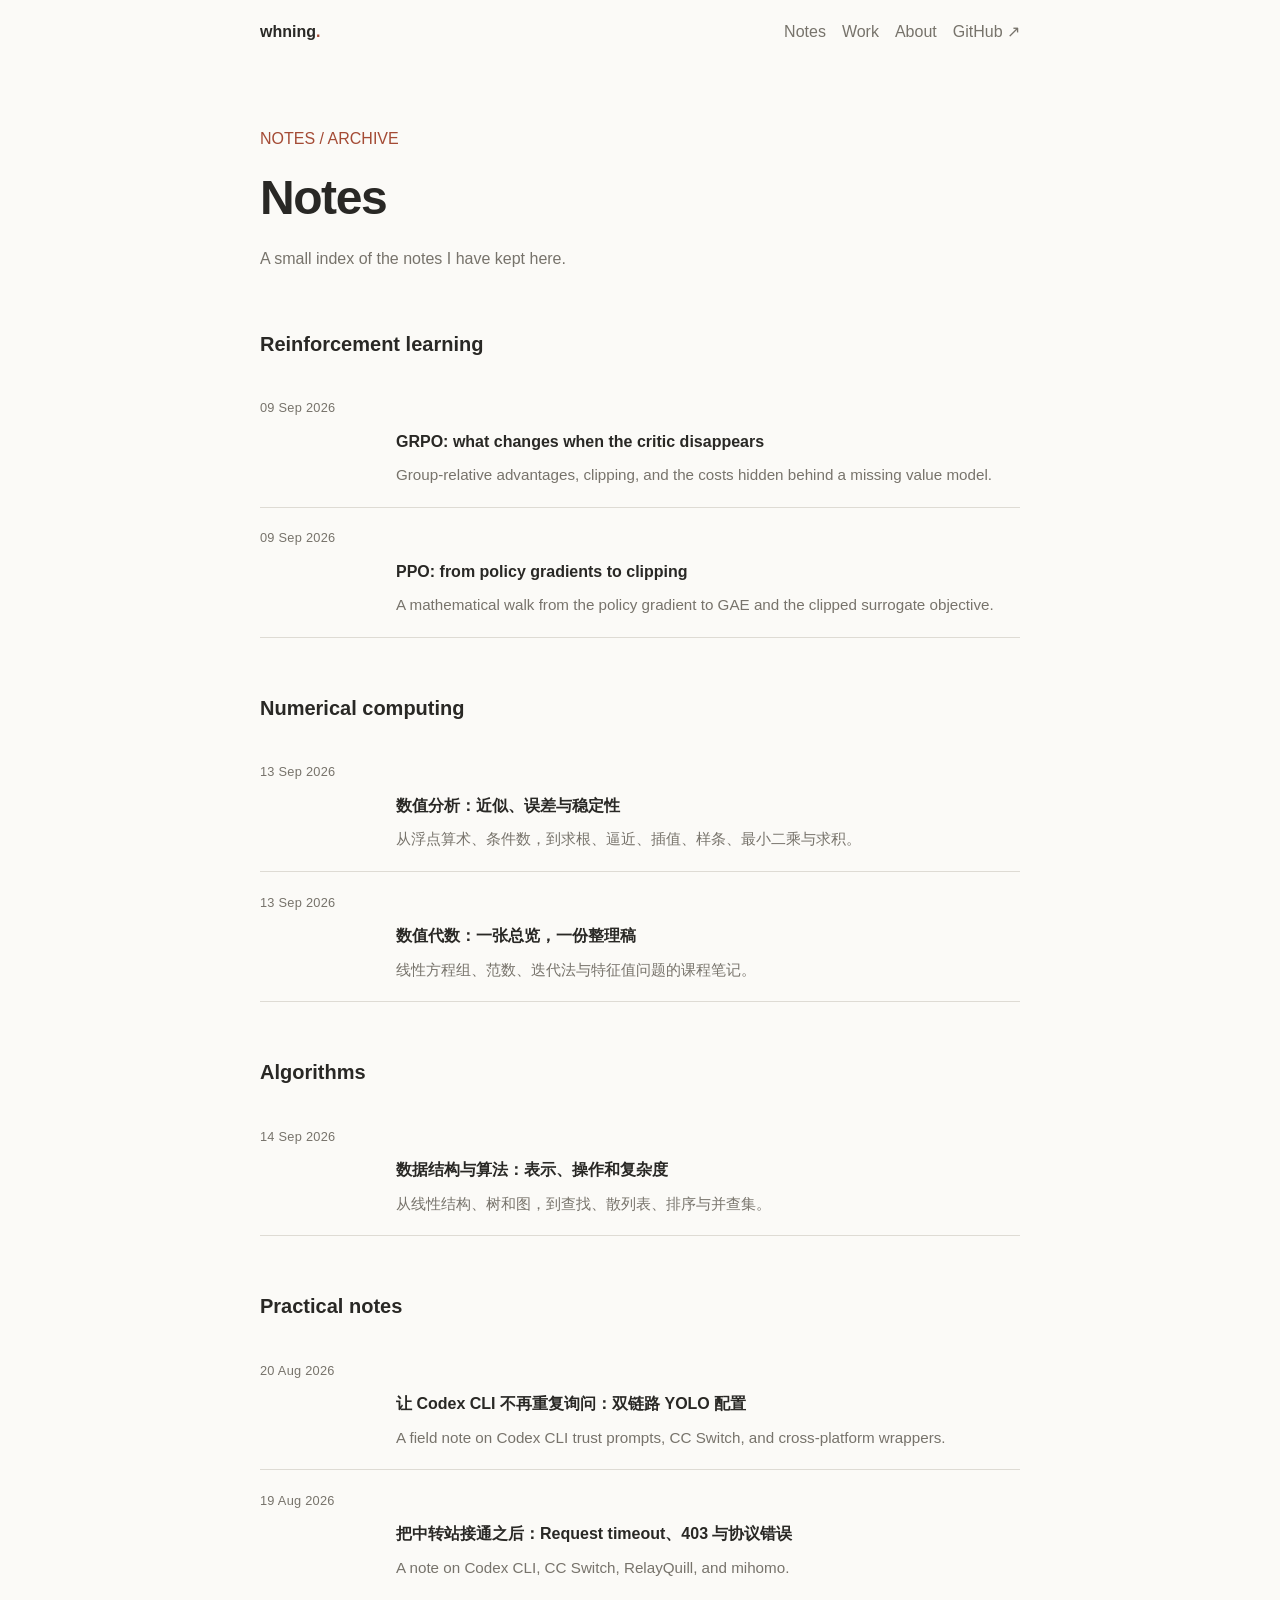
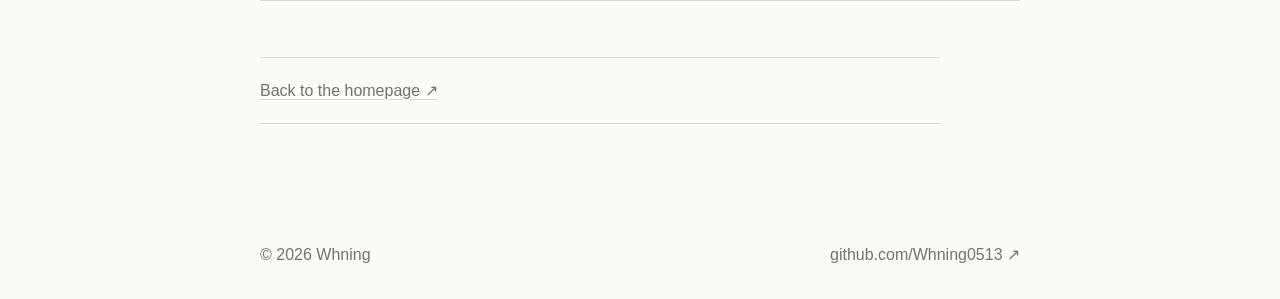
==== notes/index.html @ 8a7c7d44 "site: add a notes archive" ====
<!doctype html>
<html lang="en">
<head>
  <meta charset="utf-8">
  <meta name="viewport" content="width=device-width, initial-scale=1">
  <meta name="description" content="An index of Whning's notes on mathematics, numerical computing, algorithms, and agent systems.">
  <meta name="theme-color" content="#f4f3ef">
  <title>Notes archive | Whning</title>
  <link rel="stylesheet" href="../css/home.css">
</head>
<body>
  <a class="skip-link" href="#main-content">Skip to content</a>
  <header class="site-header">
    <a class="wordmark" href="../index.html" aria-label="Whning home">whning<span>.</span></a>
    <nav class="site-nav" aria-label="Main navigation">
      <a href="../index.html#notes">Notes</a>
      <a href="../index.html#work">Work</a>
      <a href="../index.html#about">About</a>
      <a href="https://github.com/Whning0513" target="_blank" rel="noopener">GitHub <span aria-hidden="true">&#8599;</span></a>
    </nav>
  </header>

  <main id="main-content">
    <article class="article-page">
      <p class="article-kicker">Notes / archive</p>
      <h1>Notes</h1>
      <p class="article-lede">A small index of the notes I have kept here.</p>

      <section class="archive-group">
        <h2>Reinforcement learning</h2>
        <div class="notes-list">
          <article class="note-row">
            <time class="note-date" datetime="2026-09-09">09 Sep 2026</time>
            <div class="note-copy">
              <h3 class="note-title"><a class="note-link" href="20260909-02.html">GRPO: what changes when the critic disappears</a></h3>
              <p class="note-description">Group-relative advantages, clipping, and the costs hidden behind a missing value model.</p>
            </div>
          </article>
          <article class="note-row">
            <time class="note-date" datetime="2026-09-09">09 Sep 2026</time>
            <div class="note-copy">
              <h3 class="note-title"><a class="note-link" href="20260909-01.html">PPO: from policy gradients to clipping</a></h3>
              <p class="note-description">A mathematical walk from the policy gradient to GAE and the clipped surrogate objective.</p>
            </div>
          </article>
        </div>
      </section>

      <section class="archive-group">
        <h2>Numerical computing</h2>
        <div class="notes-list">
          <article class="note-row">
            <time class="note-date" datetime="2026-09-13">13 Sep 2026</time>
            <div class="note-copy">
              <h3 class="note-title"><a class="note-link" href="20260913-02.html">数值分析：近似、误差与稳定性</a></h3>
              <p class="note-description">从浮点算术、条件数，到求根、逼近、插值、样条、最小二乘与求积。</p>
            </div>
          </article>
          <article class="note-row">
            <time class="note-date" datetime="2026-09-13">13 Sep 2026</time>
            <div class="note-copy">
              <h3 class="note-title"><a class="note-link" href="20260913-01.html">数值代数：一张总览，一份整理稿</a></h3>
              <p class="note-description">线性方程组、范数、迭代法与特征值问题的课程笔记。</p>
            </div>
          </article>
        </div>
      </section>

      <section class="archive-group">
        <h2>Algorithms</h2>
        <div class="notes-list">
          <article class="note-row">
            <time class="note-date" datetime="2026-09-14">14 Sep 2026</time>
            <div class="note-copy">
              <h3 class="note-title"><a class="note-link" href="20260914-01.html">数据结构与算法：表示、操作和复杂度</a></h3>
              <p class="note-description">从线性结构、树和图，到查找、散列表、排序与并查集。</p>
            </div>
          </article>
        </div>
      </section>

      <section class="archive-group">
        <h2>Practical notes</h2>
        <div class="notes-list">
          <article class="note-row">
            <time class="note-date" datetime="2026-08-20">20 Aug 2026</time>
            <div class="note-copy">
              <h3 class="note-title"><a class="note-link" href="20260820-01.html">让 Codex CLI 不再重复询问：双链路 YOLO 配置</a></h3>
              <p class="note-description">A field note on Codex CLI trust prompts, CC Switch, and cross-platform wrappers.</p>
            </div>
          </article>
          <article class="note-row">
            <time class="note-date" datetime="2026-08-19">19 Aug 2026</time>
            <div class="note-copy">
              <h3 class="note-title"><a class="note-link" href="20260819-01.html">把中转站接通之后：Request timeout、403 与协议错误</a></h3>
              <p class="note-description">A note on Codex CLI, CC Switch, RelayQuill, and mihomo.</p>
            </div>
          </article>
        </div>
      </section>

      <p class="article-callout"><a class="text-link" href="../index.html">Back to the homepage <span aria-hidden="true">&#8599;</span></a></p>
    </article>
  </main>

  <footer class="site-footer">
    <span>&copy; 2026 Whning</span>
    <a href="https://github.com/Whning0513" target="_blank" rel="noopener">github.com/Whning0513 <span aria-hidden="true">&#8599;</span></a>
  </footer>
</body>
</html>
---- css/home.css ----
:root {
  color-scheme: light;
  --paper: #fbfaf7;
  --ink: #292825;
  --muted: #77736b;
  --line: #dedbd4;
  --accent: #a44b35;
  --max: 760px;
  --body-size: 1rem;
  --heading-size: 1.05rem;
}

* { box-sizing: border-box; }
html { scroll-behavior: smooth; }
body {
  min-width: 320px;
  margin: 0;
  background: var(--paper);
  color: var(--ink);
  font-family: Arial, "Helvetica Neue", sans-serif;
  font-size: var(--body-size);
  line-height: 1.6;
}
a { color: inherit; }
.skip-link {
  position: absolute;
  top: -3rem;
  left: 1rem;
  padding: .5rem .75rem;
  background: var(--ink);
  color: var(--paper);
  font-size: var(--body-size);
  text-decoration: none;
  z-index: 2;
}
.skip-link:focus { top: 1rem; }
.site-header, main, .site-footer {
  width: min(calc(100% - 40px), var(--max));
  margin: 0 auto;
}
.site-header {
  display: flex;
  align-items: center;
  min-height: 64px;
}
.wordmark {
  color: var(--ink);
  font-size: 1rem;
  font-weight: 700;
  letter-spacing: 0;
  text-decoration: none;
}
.wordmark span { color: var(--accent); }
.site-nav {
  display: flex;
  flex-wrap: wrap;
  gap: 1rem;
  margin-left: auto;
  color: var(--muted);
  font-size: var(--body-size);
}
.site-nav a, .site-footer a { text-decoration: none; }
.site-nav a:hover, .site-nav a:focus-visible, .site-footer a:hover, .site-footer a:focus-visible { color: var(--accent); }
.hero {
  padding: 3rem 0 2.75rem;
}
h1, h2, h3, p { margin-top: 0; }
h1, h2, h3 { font-size: var(--body-size); font-weight: 400; }
h1 {
  max-width: none;
  margin-bottom: .5rem;
  font-size: 2rem;
  font-weight: 600;
  letter-spacing: -.025em;
  line-height: 1.2;
}
.hero-lede {
  max-width: 38rem;
  margin-bottom: 0;
  color: var(--muted);
  font-size: var(--body-size);
  line-height: 1.65;
}
.inline-link {
  display: inline-flex;
  gap: .45rem;
  align-items: center;
  border-bottom: 1px solid var(--ink);
  padding-bottom: .2rem;
  font-size: var(--body-size);
  text-decoration: none;
}
.inline-link:hover, .inline-link:focus-visible { border-color: var(--accent); color: var(--accent); }
.content-section {
  border-top: 1px solid var(--line);
  padding: 1.5rem 0 4rem;
}
h2 {
  max-width: none;
  margin-bottom: .25rem;
  font-size: .95rem;
  font-weight: 600;
  line-height: 1.4;
}
.notes-list { margin-top: .25rem; }
.section-action { margin-bottom: .8rem; color: var(--muted); font-size: .9rem; }
.note-row {
  display: grid;
  grid-template-columns: 7rem minmax(0, 1fr);
  gap: 1.5rem;
  align-items: start;
  border-bottom: 1px solid var(--line);
  padding: 1.25rem 0;
}
.note-title { margin-bottom: .35rem; font-size: 1rem; font-weight: 600; line-height: 1.45; }
.note-description { max-width: 42rem; margin-bottom: 0; color: var(--muted); font-size: .95rem; line-height: 1.55; }
.note-date {
  justify-self: start;
  padding-top: .1rem;
  color: var(--muted);
  font-size: .8rem;
  letter-spacing: .02em;
  line-height: 1.4;
  white-space: nowrap;
}
.note-link { text-decoration: none; }
.note-link:hover, .note-link:focus-visible { color: var(--accent); }
.project-list { margin-top: .25rem; }
.project-row {
  display: grid;
  grid-template-columns: 15rem minmax(0, 1fr);
  gap: 1.5rem;
  align-items: start;
  border-bottom: 1px solid var(--line);
  padding: 1.25rem 0;
}
.project-title { margin-bottom: .35rem; font-size: 1rem; font-weight: 600; line-height: 1.45; }
.project-link { text-decoration: none; }
.project-link:hover, .project-link:focus-visible { color: var(--accent); }
.project-meta { margin-bottom: 0; color: var(--muted); font-size: .8rem; line-height: 1.45; }
.project-description { max-width: 42rem; margin-bottom: 0; color: var(--muted); font-size: .95rem; line-height: 1.55; }
.about-copy { max-width: 42rem; }
.now-copy { max-width: 42rem; margin-bottom: 0; }
.about-copy p { margin-bottom: .85rem; }
.about-copy p:last-child { margin-bottom: 0; }
.text-link { text-decoration: underline; text-decoration-color: var(--line); text-underline-offset: .2em; }
.text-link:hover, .text-link:focus-visible { color: var(--accent); text-decoration-color: var(--accent); }
.article-page { width: 100%; min-width: 0; max-width: 760px; padding: 4rem 0 5rem; }
.article-kicker {
  margin-bottom: 1.35rem;
  color: var(--accent);
  font-size: var(--body-size);
  line-height: 1.4;
  text-transform: uppercase;
}
.article-page h1 {
  max-width: none;
  margin-bottom: 1.25rem;
  font-size: clamp(1.8rem, 5vw, 3rem);
  font-weight: 600;
  letter-spacing: -.03em;
  line-height: 1.1;
}
.article-lede {
  max-width: 680px;
  margin-bottom: 1.25rem;
  color: var(--muted);
  font-size: var(--body-size);
  line-height: 1.8;
}
.article-byline {
  margin-bottom: 0;
  color: var(--muted);
  font-size: var(--body-size);
}
.article-page section { margin-top: 3.5rem; }
.article-page h2 {
  max-width: none;
  margin-bottom: 1.25rem;
  font-size: 1.25rem;
  font-weight: 600;
  line-height: 1.4;
}
.article-page h3 {
  max-width: 680px;
  margin: 2rem 0 .65rem;
  font-size: 1rem;
  font-weight: 600;
  line-height: 1.45;
}
.article-page p, .article-page li { width: 100%; max-width: 680px; overflow-wrap: anywhere; }
.article-page ul { padding-left: 1.25rem; }
.article-page ol { padding-left: 1.35rem; }
.article-page li { margin-bottom: .85rem; }
.article-page li:last-child { margin-bottom: 0; }
.article-page code {
  padding: .08rem .25rem;
  background: rgba(28, 29, 26, .06);
  font-family: Consolas, "Liberation Mono", monospace;
  font-size: .92em;
}
.article-page pre {
  max-width: 680px;
  overflow-x: auto;
  margin: 1.5rem 0;
  border: 1px solid var(--line);
  padding: 1rem 1.15rem;
  background: rgba(255, 255, 255, .35);
  line-height: 1.6;
}
.article-page pre code { padding: 0; background: transparent; }
.note-figure {
  max-width: 680px;
  margin: 1.5rem 0;
}
.note-figure img {
  display: block;
  width: 100%;
  height: auto;
  border: 1px solid var(--line);
}
.note-figure figcaption {
  margin-top: .6rem;
  color: var(--muted);
  font-size: .9rem;
  line-height: 1.5;
}
.note-image-link,
.diagram-figure {
  display: block;
}
.diagram-figure {
  max-width: 680px;
  margin: 1.35rem 0;
}
.diagram-figure img {
  display: block;
  width: 100%;
  height: auto;
  border: 1px solid var(--line);
}
.diagram-figure figcaption {
  margin-top: .6rem;
  color: var(--muted);
  font-size: .9rem;
  line-height: 1.5;
}
.article-callout {
  margin-top: 3.5rem;
  border-top: 1px solid var(--line);
  border-bottom: 1px solid var(--line);
  padding: 1.25rem 0;
  color: var(--muted);
}
.math-block {
  max-width: 680px;
  overflow-x: auto;
  margin: 1.5rem 0;
  border-left: 2px solid var(--accent);
  padding: .9rem 1rem;
  background: rgba(255, 255, 255, .28);
}
.math-block p:last-child { margin-bottom: 0; }
.article-table-wrap { max-width: 680px; overflow-x: auto; }
.article-page table { width: 100%; border-collapse: collapse; }
.article-page th, .article-page td {
  border-top: 1px solid var(--line);
  padding: .75rem .8rem .75rem 0;
  text-align: left;
  vertical-align: top;
}
.article-page th { font-weight: 700; }
.zh-summary {
  max-width: 680px;
  border-top: 1px solid var(--line);
  border-bottom: 1px solid var(--line);
  padding: 1.25rem 0;
}
.references a { overflow-wrap: anywhere; }
.site-footer {
  display: flex;
  justify-content: space-between;
  gap: 1rem;
  padding: 1.35rem 0 2rem;
  color: var(--muted);
  font-size: var(--body-size);
}
@media (max-width: 760px) {
  .site-header, main, .site-footer { width: min(calc(100% - 32px), var(--max)); }
  .site-header { display: block; min-height: 64px; padding: .85rem 0; }
  .wordmark { flex: 0 0 auto; }
  .site-nav { min-width: 0; max-width: none; margin: .75rem 0 0; justify-content: flex-start; gap: .4rem .8rem; line-height: 1.4; }
  .site-nav a { white-space: nowrap; }
  .hero { padding: 2.5rem 0 2.25rem; }
  h1 { font-size: 1.85rem; }
  .hero-lede { max-width: 32rem; }
  .content-section { padding: 1.25rem 0 3rem; }
  h2 { font-size: .95rem; }
  .note-row { grid-template-columns: 1fr; gap: .4rem; padding: 1.1rem 0; }
  .note-date { grid-column: auto; grid-row: auto; justify-self: start; order: initial; }
  .project-row { grid-template-columns: 1fr; gap: .4rem; padding: 1.1rem 0; }
  .article-page { padding: 3.5rem 0 4rem; }
  .article-page section { margin-top: 3rem; }
  .site-footer { align-items: flex-start; flex-direction: column; padding-bottom: 1.5rem; }
}
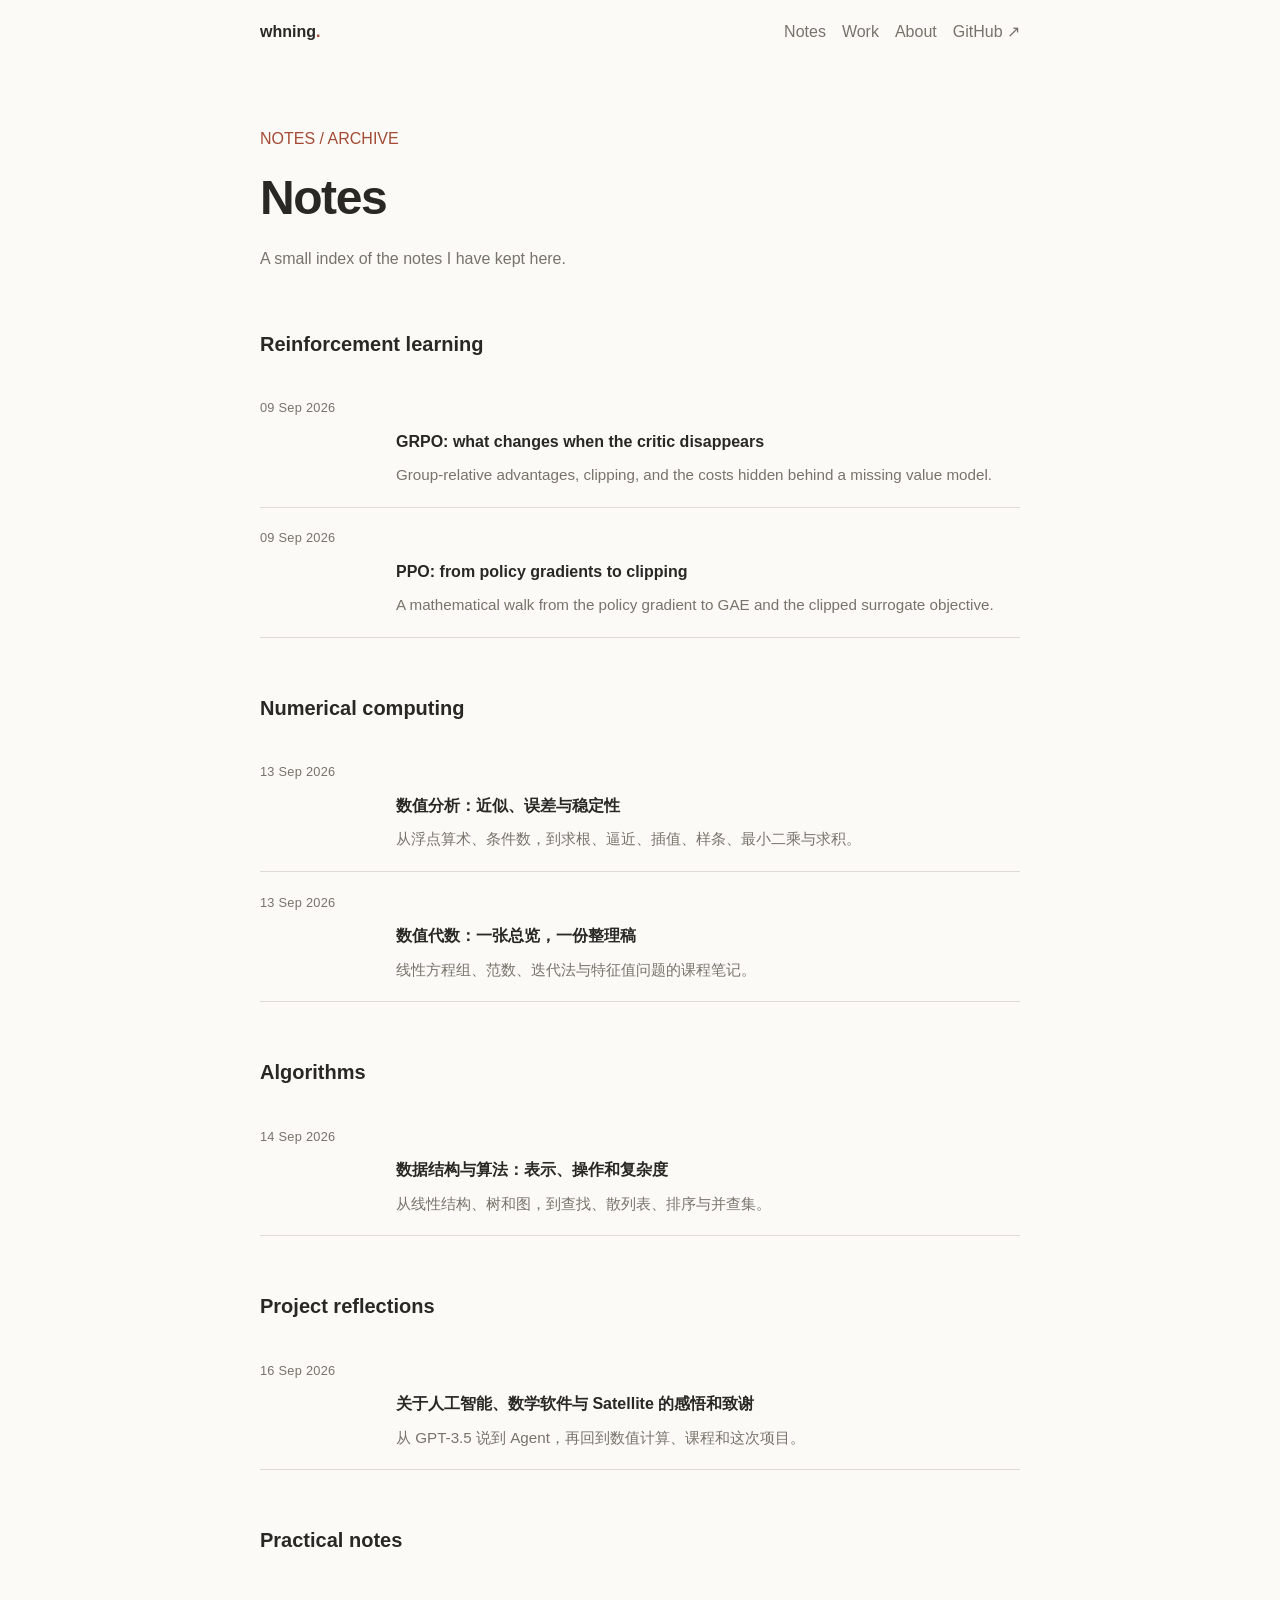
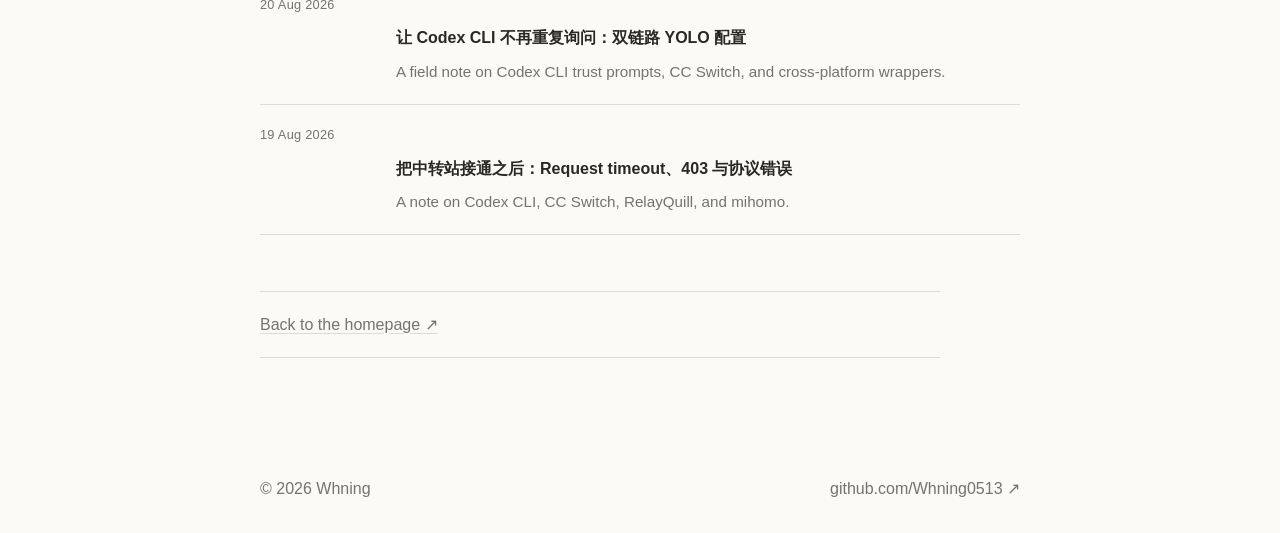
==== commit 72d15e83: "notes: publish Satellite reflection" ====
--- a/notes/index.html
+++ b/notes/index.html
@@ -80,6 +80,19 @@
       </section>
 
       <section class="archive-group">
+        <h2>Project reflections</h2>
+        <div class="notes-list">
+          <article class="note-row">
+            <time class="note-date" datetime="2026-09-16">16 Sep 2026</time>
+            <div class="note-copy">
+              <h3 class="note-title"><a class="note-link" href="20260916-01.html">关于人工智能、数学软件与 Satellite 的感悟和致谢</a></h3>
+              <p class="note-description">从 GPT-3.5 说到 Agent，再回到数值计算、课程和这次项目。</p>
+            </div>
+          </article>
+        </div>
+      </section>
+
+      <section class="archive-group">
         <h2>Practical notes</h2>
         <div class="notes-list">
           <article class="note-row">
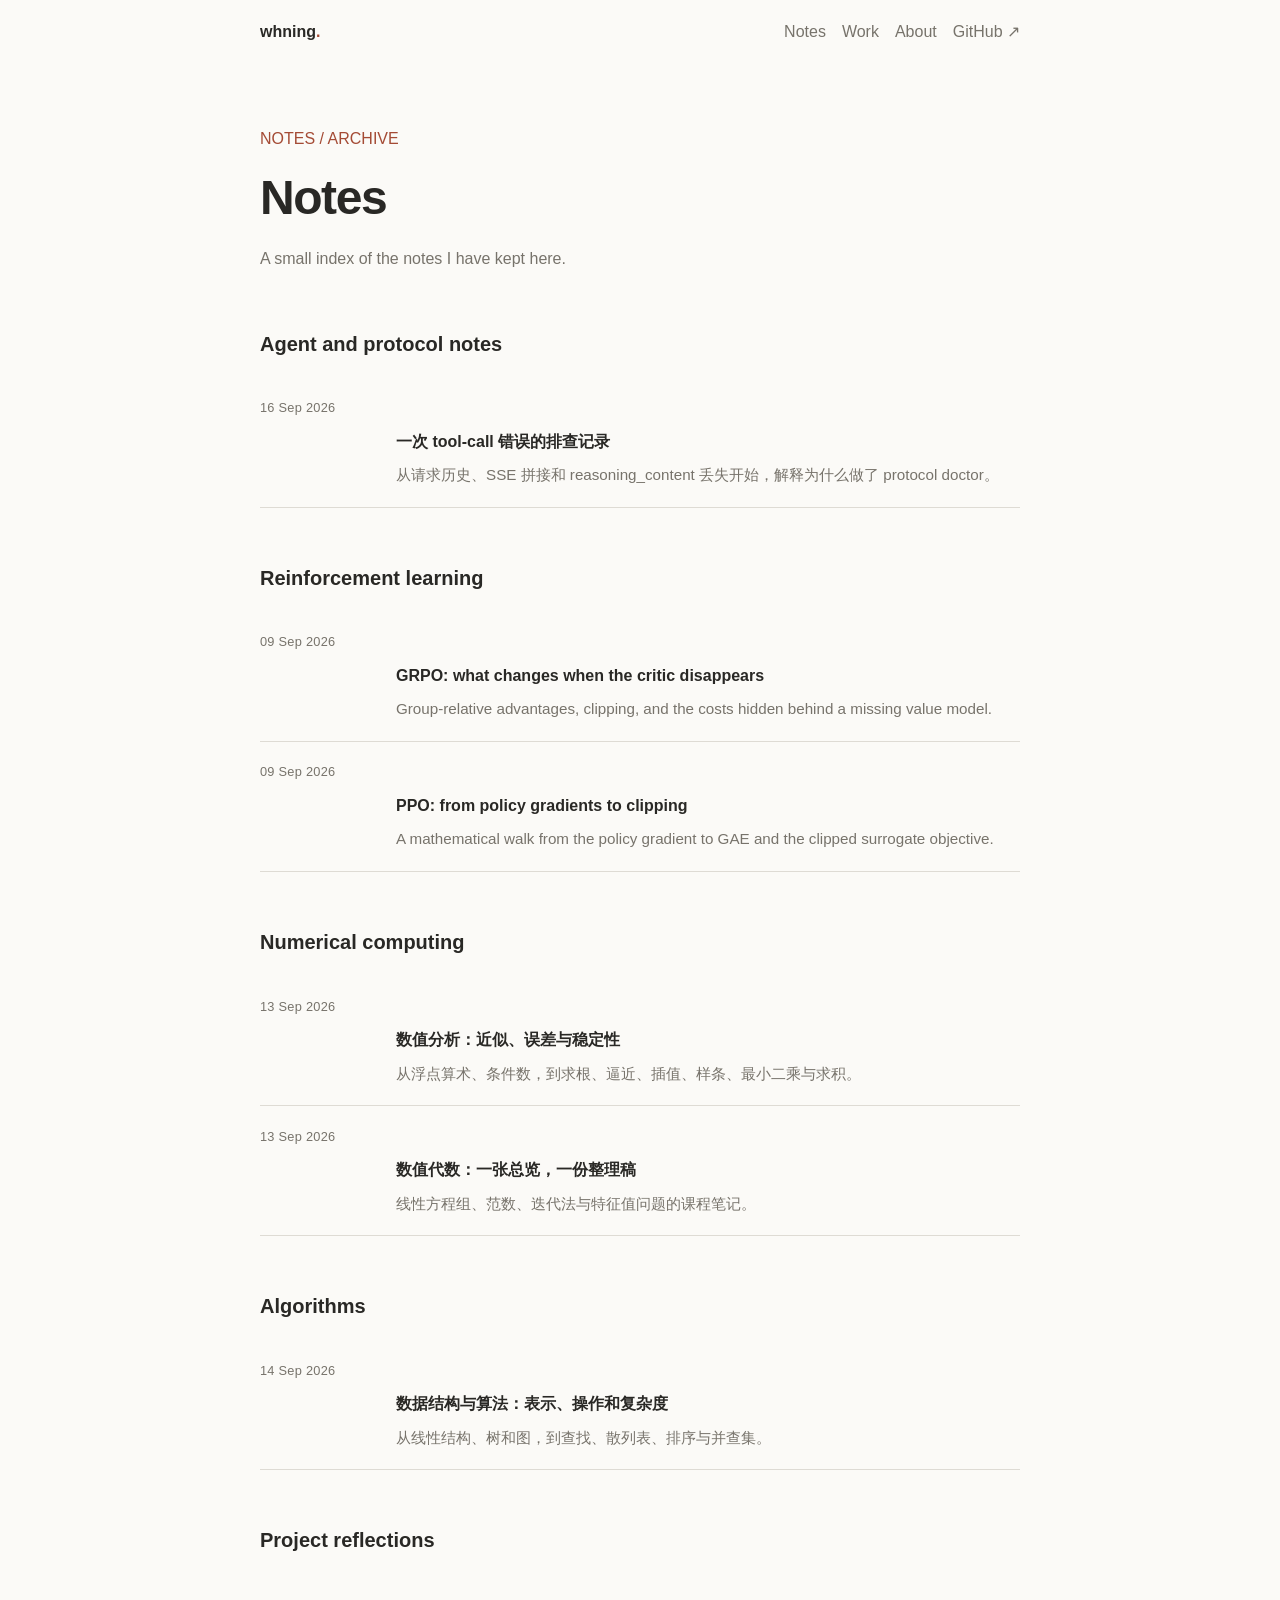
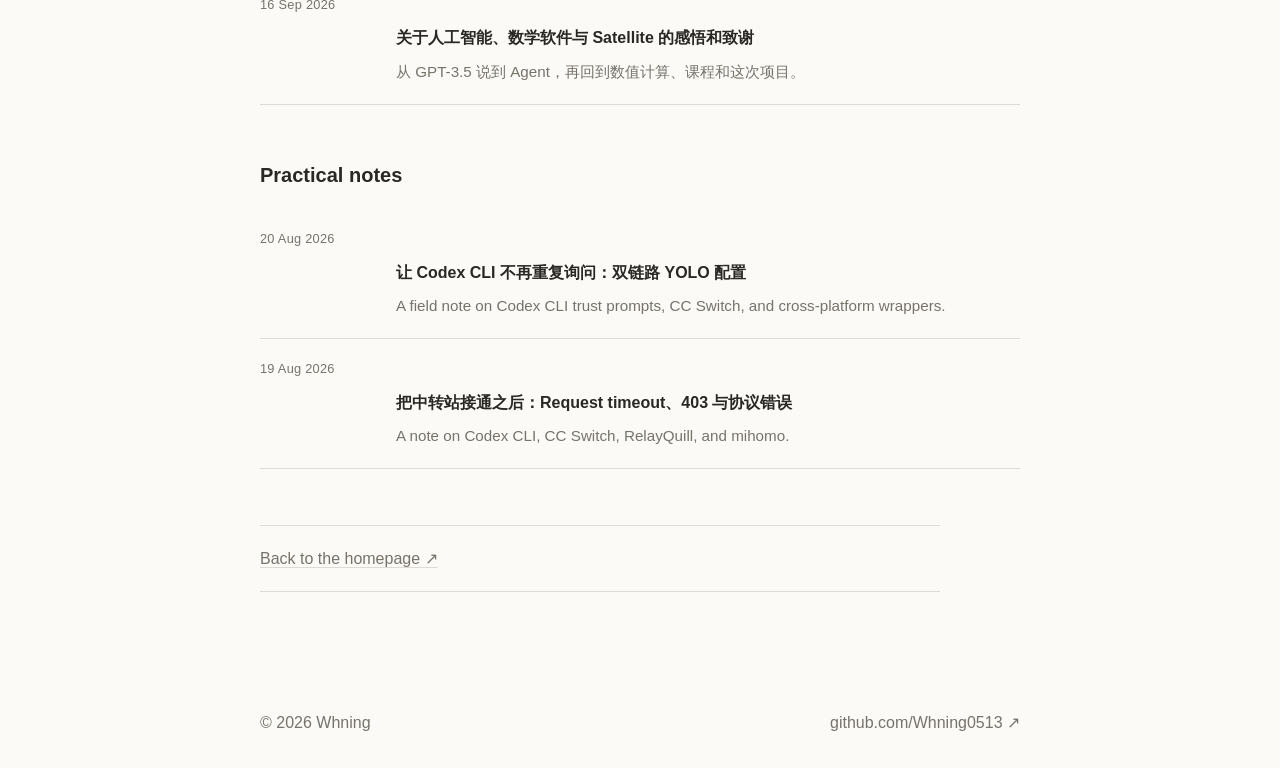
==== commit 78ac8fdc: "notes: document DeepSeek tool-call debugging" ====
--- a/notes/index.html
+++ b/notes/index.html
@@ -25,6 +25,19 @@
       <p class="article-kicker">Notes / archive</p>
       <h1>Notes</h1>
       <p class="article-lede">A small index of the notes I have kept here.</p>
+
+      <section class="archive-group">
+        <h2>Agent and protocol notes</h2>
+        <div class="notes-list">
+          <article class="note-row">
+            <time class="note-date" datetime="2026-09-16">16 Sep 2026</time>
+            <div class="note-copy">
+              <h3 class="note-title"><a class="note-link" href="20260916-02.html">一次 tool-call 错误的排查记录</a></h3>
+              <p class="note-description">从请求历史、SSE 拼接和 reasoning_content 丢失开始，解释为什么做了 protocol doctor。</p>
+            </div>
+          </article>
+        </div>
+      </section>
 
       <section class="archive-group">
         <h2>Reinforcement learning</h2>
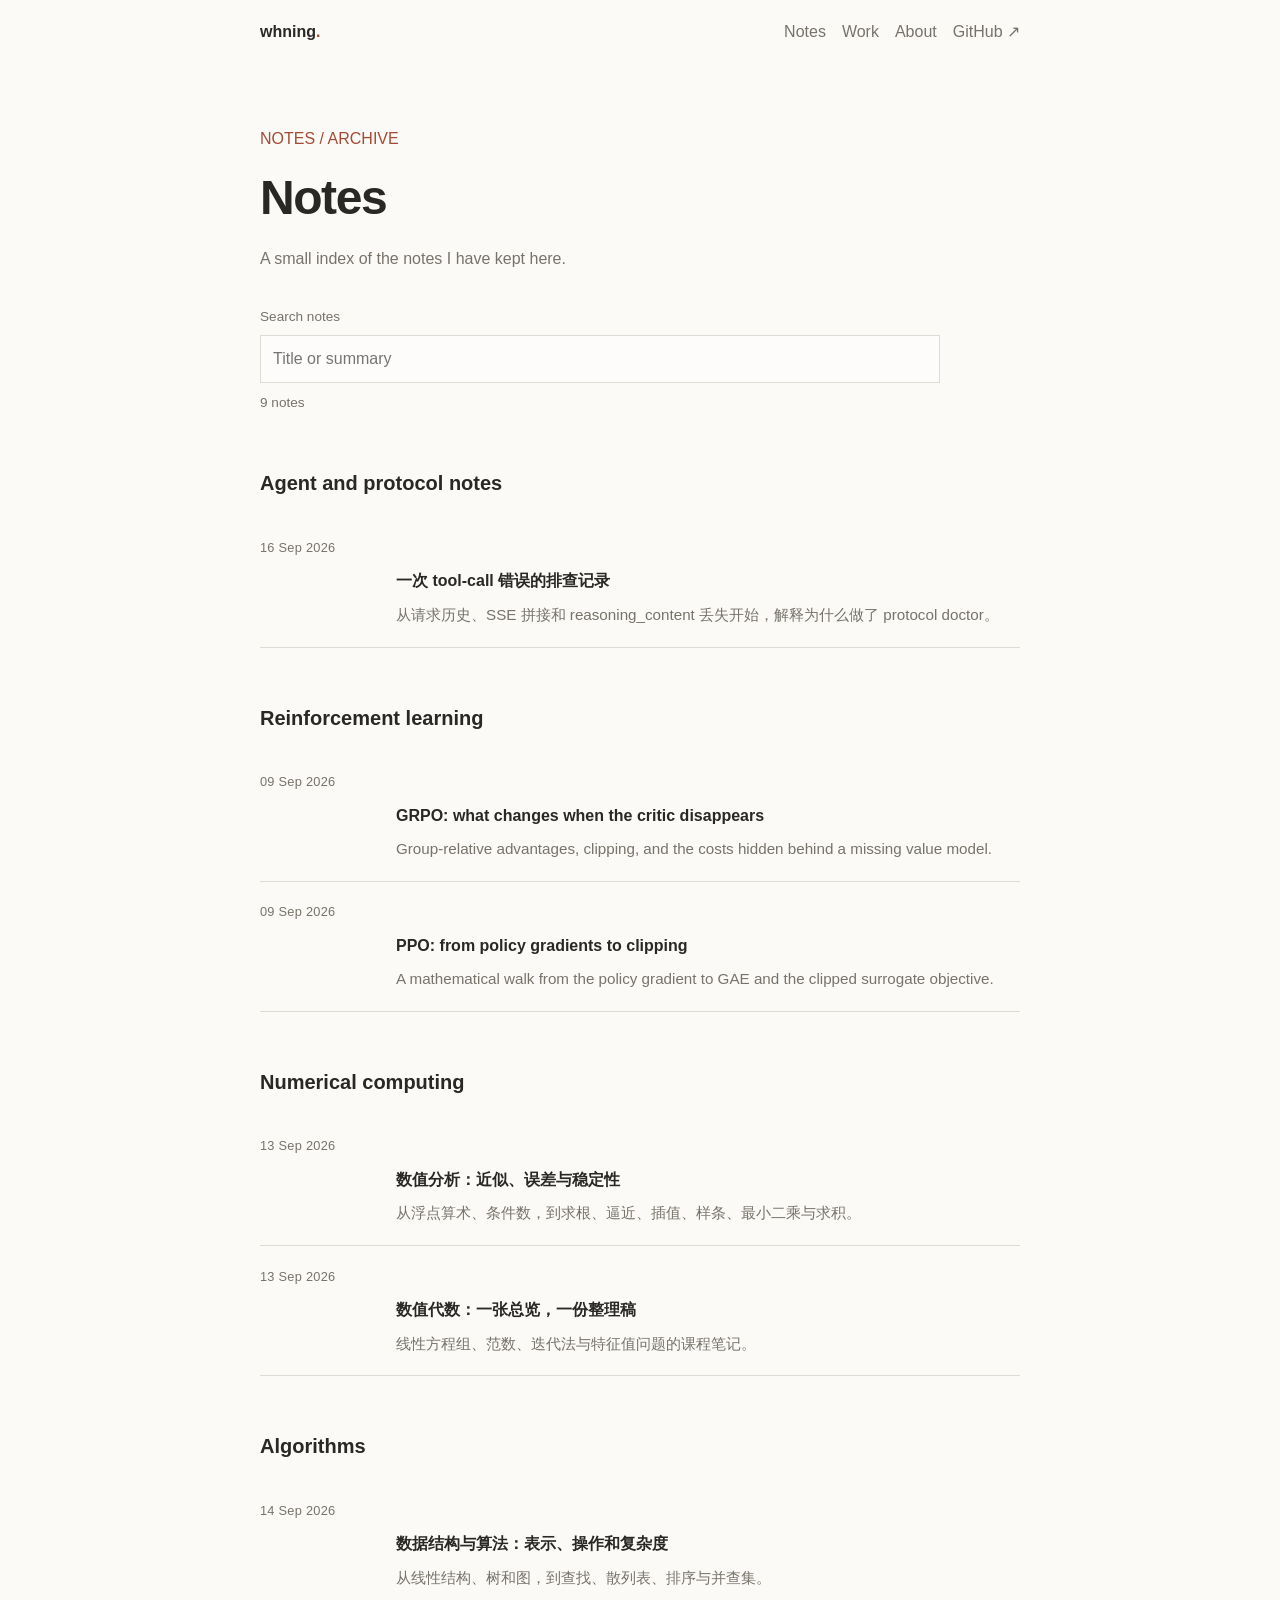
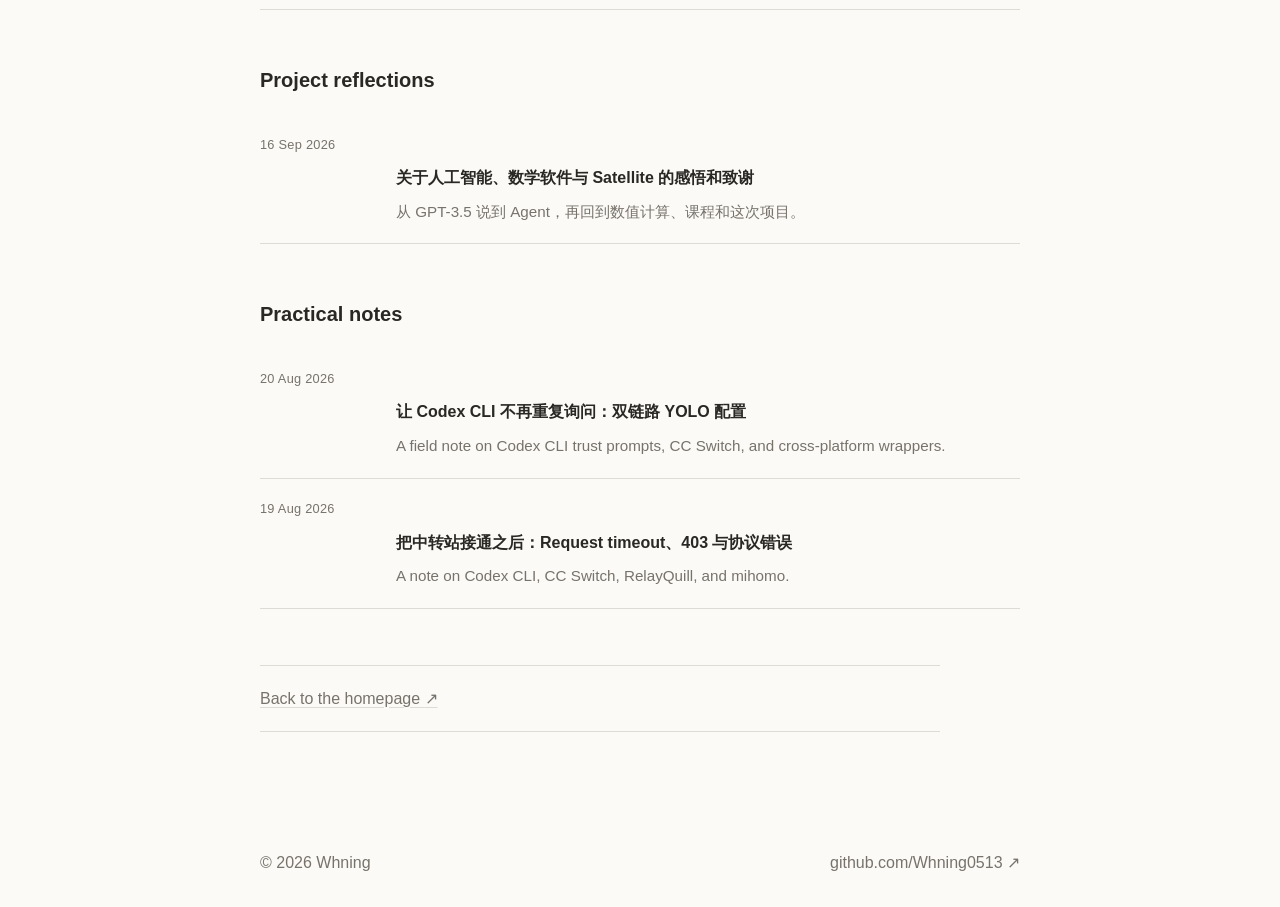
==== commit bbe1d1a7: "site: add client-side note search" ====
--- a/notes/index.html
+++ b/notes/index.html
@@ -25,6 +25,23 @@
       <p class="article-kicker">Notes / archive</p>
       <h1>Notes</h1>
       <p class="article-lede">A small index of the notes I have kept here.</p>
+
+      <form id="notes-search" class="archive-search" role="search">
+        <label class="search-label" for="note-search">Search notes</label>
+        <div class="search-row">
+          <input
+            id="note-search"
+            class="search-input"
+            type="search"
+            name="q"
+            autocomplete="off"
+            placeholder="Title or summary"
+            spellcheck="false"
+          >
+          <button id="clear-note-search" class="search-clear" type="button" hidden>Clear</button>
+        </div>
+        <p id="note-search-status" class="search-status" aria-live="polite"></p>
+      </form>
 
       <section class="archive-group">
         <h2>Agent and protocol notes</h2>
@@ -133,5 +150,6 @@
     <span>&copy; 2026 Whning</span>
     <a href="https://github.com/Whning0513" target="_blank" rel="noopener">github.com/Whning0513 <span aria-hidden="true">&#8599;</span></a>
   </footer>
+  <script src="../scripts/notes-search.js"></script>
 </body>
 </html>
--- a/css/home.css
+++ b/css/home.css
@@ -172,6 +172,52 @@
   margin-bottom: 0;
   color: var(--muted);
   font-size: var(--body-size);
+}
+.archive-search {
+  max-width: 680px;
+  margin: 2rem 0 3.5rem;
+}
+.search-label {
+  display: block;
+  margin-bottom: .45rem;
+  color: var(--muted);
+  font-size: .85rem;
+}
+.search-row {
+  display: flex;
+  gap: .6rem;
+  align-items: center;
+}
+.search-input {
+  width: 100%;
+  min-width: 0;
+  border: 1px solid var(--line);
+  border-radius: 0;
+  padding: .65rem .75rem;
+  background: rgba(255, 255, 255, .3);
+  color: var(--ink);
+  font: inherit;
+}
+.search-input:focus-visible {
+  outline: 2px solid var(--accent);
+  outline-offset: 2px;
+}
+.search-clear {
+  flex: 0 0 auto;
+  border: 0;
+  border-bottom: 1px solid var(--line);
+  padding: .2rem 0;
+  background: transparent;
+  color: var(--muted);
+  font: inherit;
+  cursor: pointer;
+}
+.search-clear:hover, .search-clear:focus-visible { border-color: var(--accent); color: var(--accent); }
+.search-status {
+  min-height: 1.5em;
+  margin: .55rem 0 0;
+  color: var(--muted);
+  font-size: .85rem;
 }
 .article-page section { margin-top: 3.5rem; }
 .article-page h2 {
@@ -301,5 +347,6 @@
   .project-row { grid-template-columns: 1fr; gap: .4rem; padding: 1.1rem 0; }
   .article-page { padding: 3.5rem 0 4rem; }
   .article-page section { margin-top: 3rem; }
+  .archive-search { margin-bottom: 3rem; }
   .site-footer { align-items: flex-start; flex-direction: column; padding-bottom: 1.5rem; }
 }
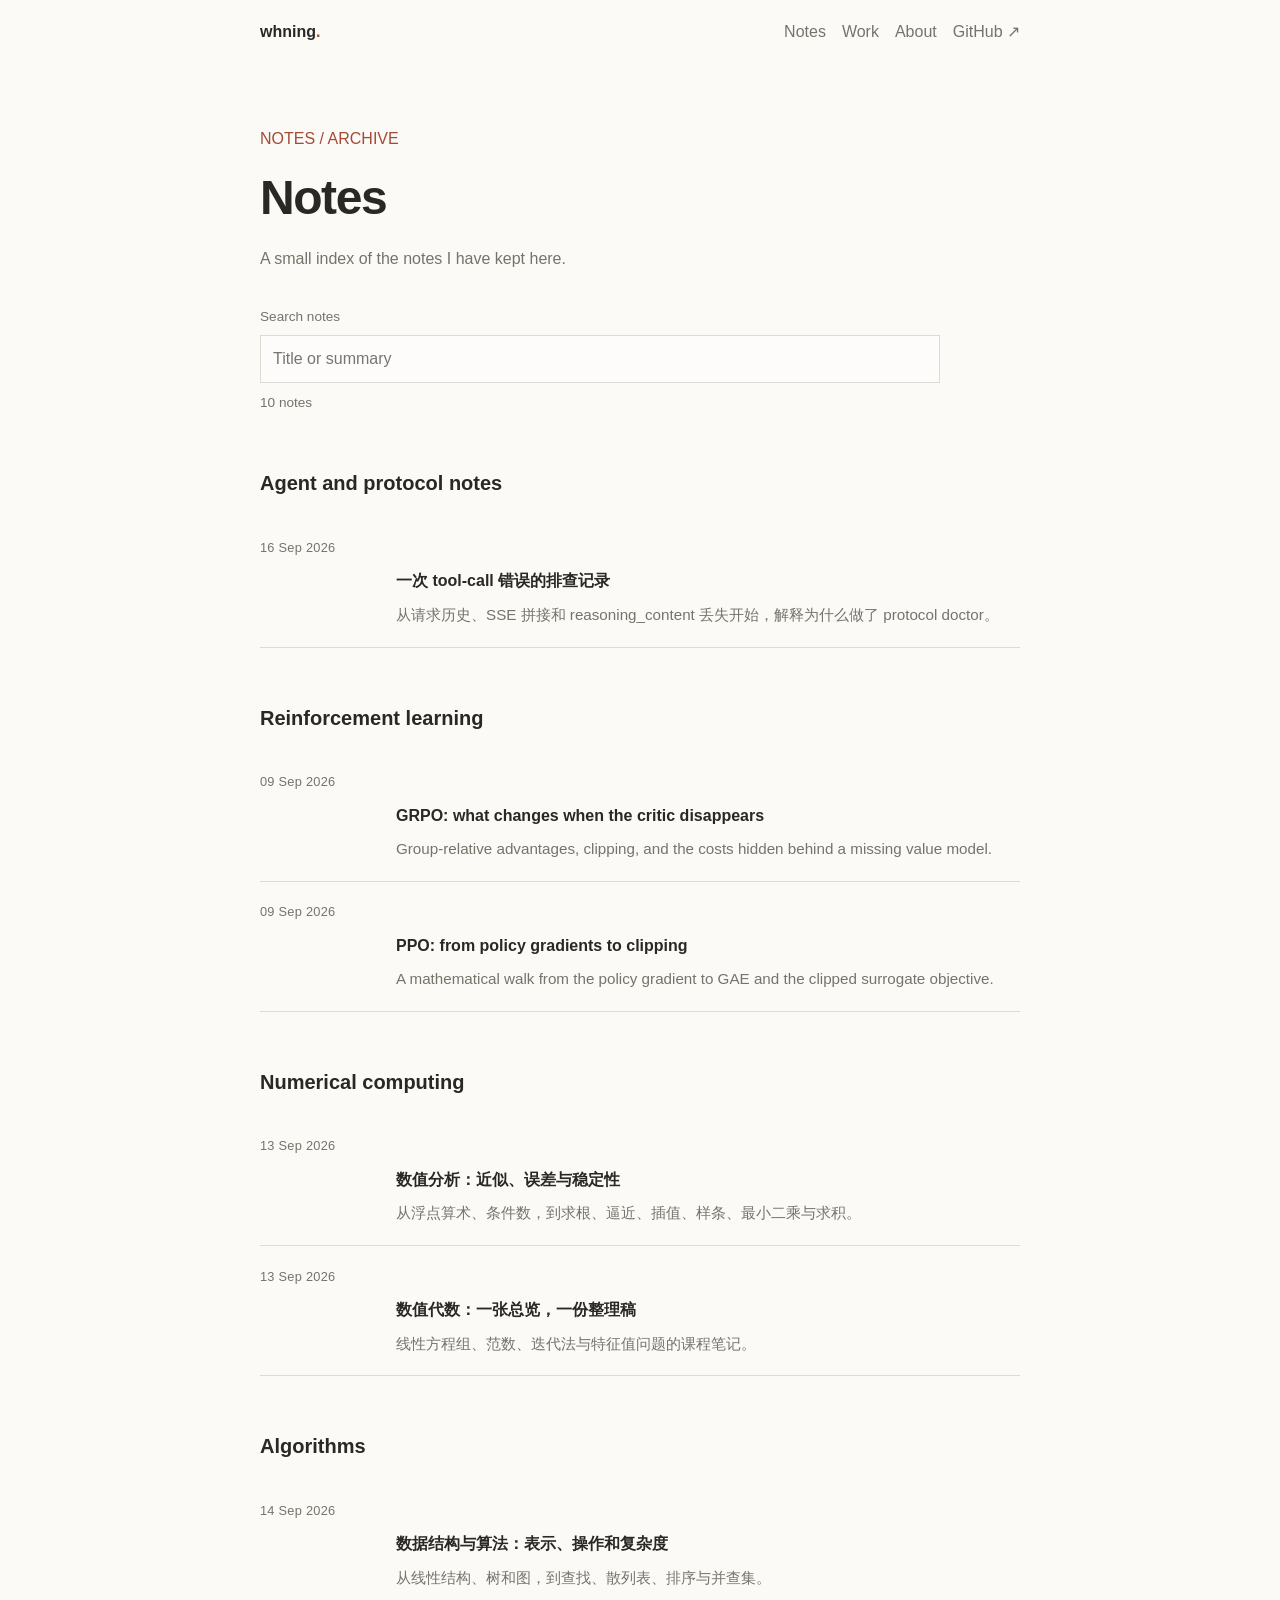
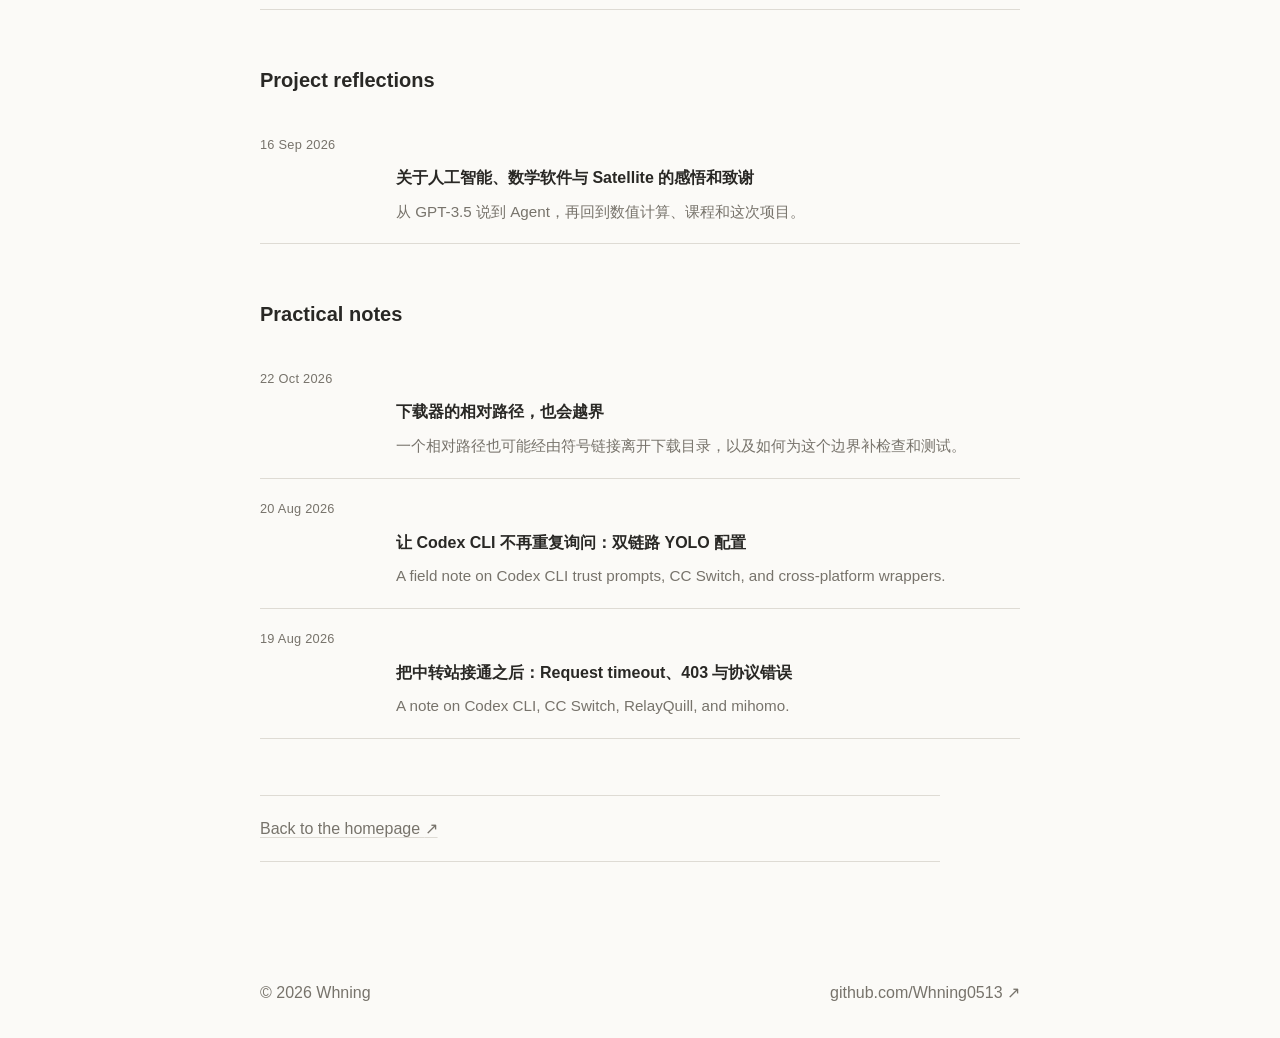
==== commit b0e19a23: "Add downloader symlink boundary note" ====
--- a/notes/index.html
+++ b/notes/index.html
@@ -126,6 +126,13 @@
         <h2>Practical notes</h2>
         <div class="notes-list">
           <article class="note-row">
+            <time class="note-date" datetime="2026-10-22">22 Oct 2026</time>
+            <div class="note-copy">
+              <h3 class="note-title"><a class="note-link" href="20261022-01.html">下载器的相对路径，也会越界</a></h3>
+              <p class="note-description">一个相对路径也可能经由符号链接离开下载目录，以及如何为这个边界补检查和测试。</p>
+            </div>
+          </article>
+          <article class="note-row">
             <time class="note-date" datetime="2026-08-20">20 Aug 2026</time>
             <div class="note-copy">
               <h3 class="note-title"><a class="note-link" href="20260820-01.html">让 Codex CLI 不再重复询问：双链路 YOLO 配置</a></h3>
